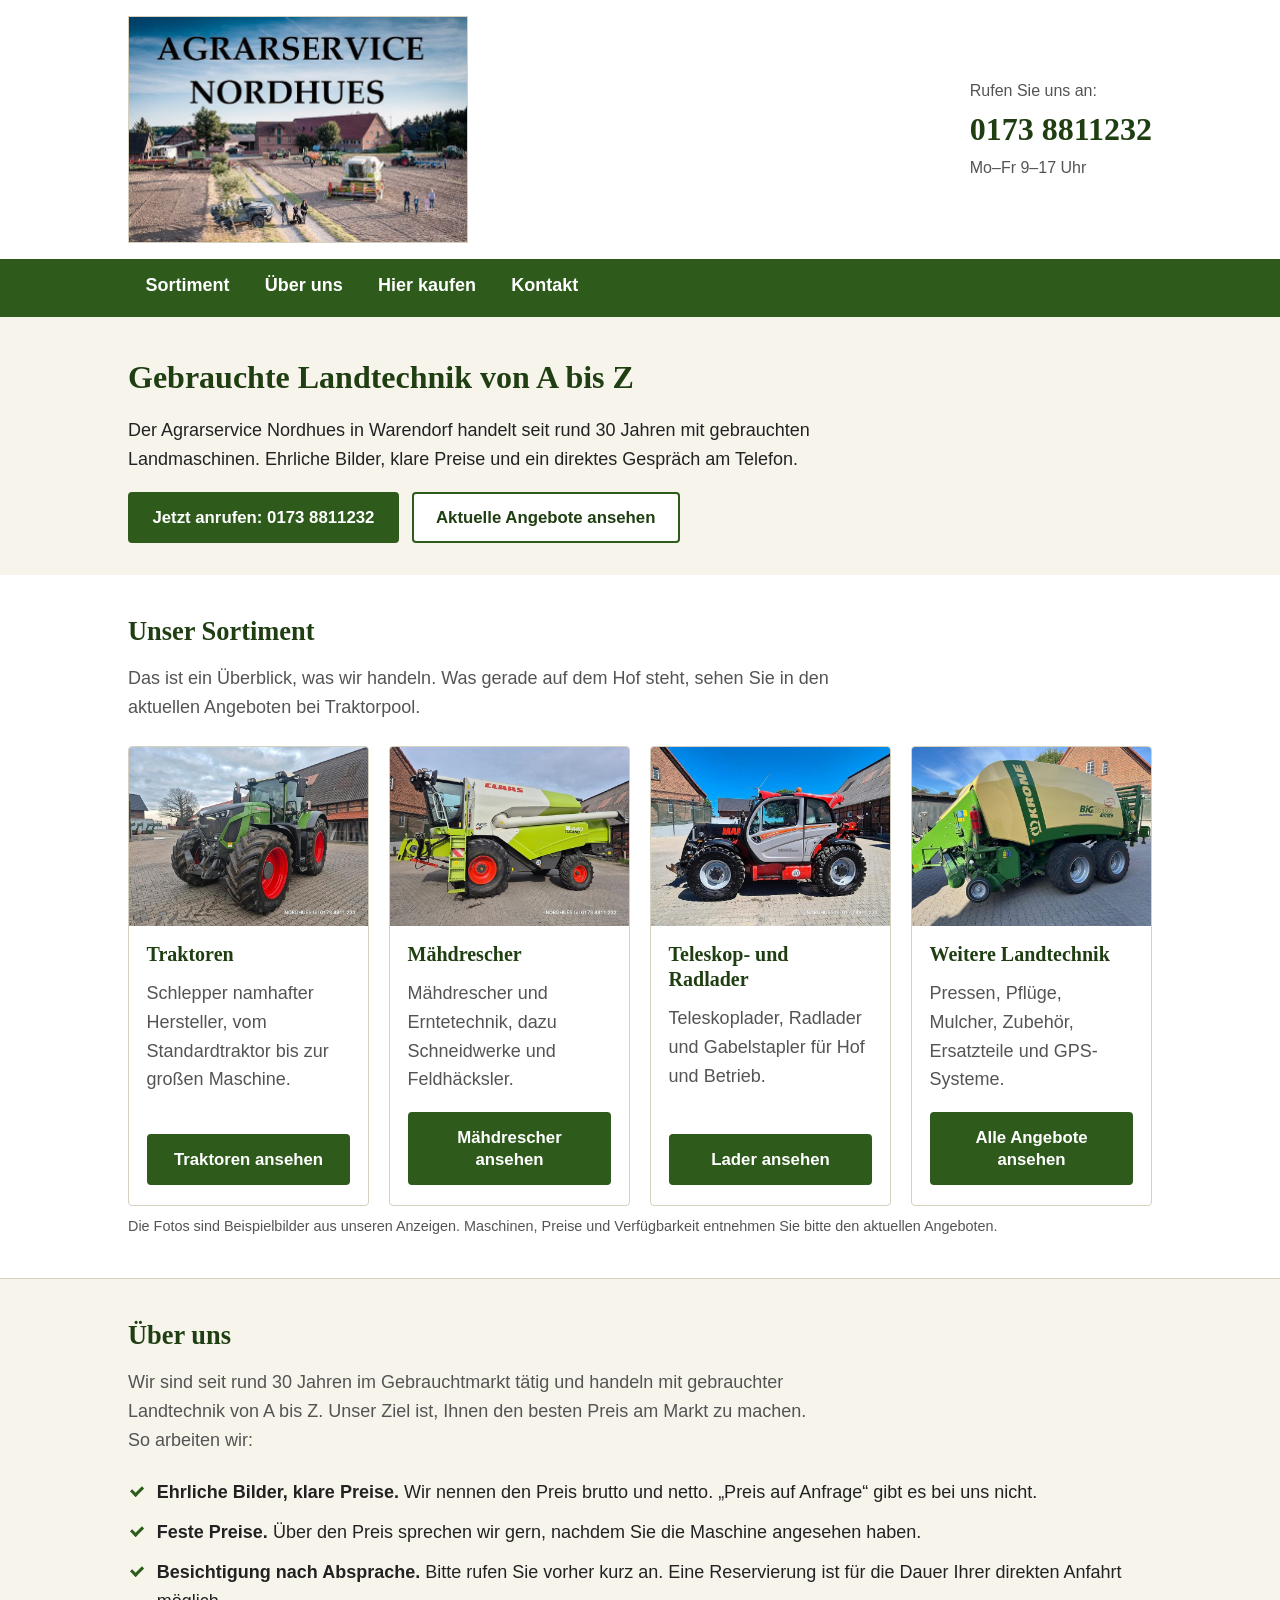
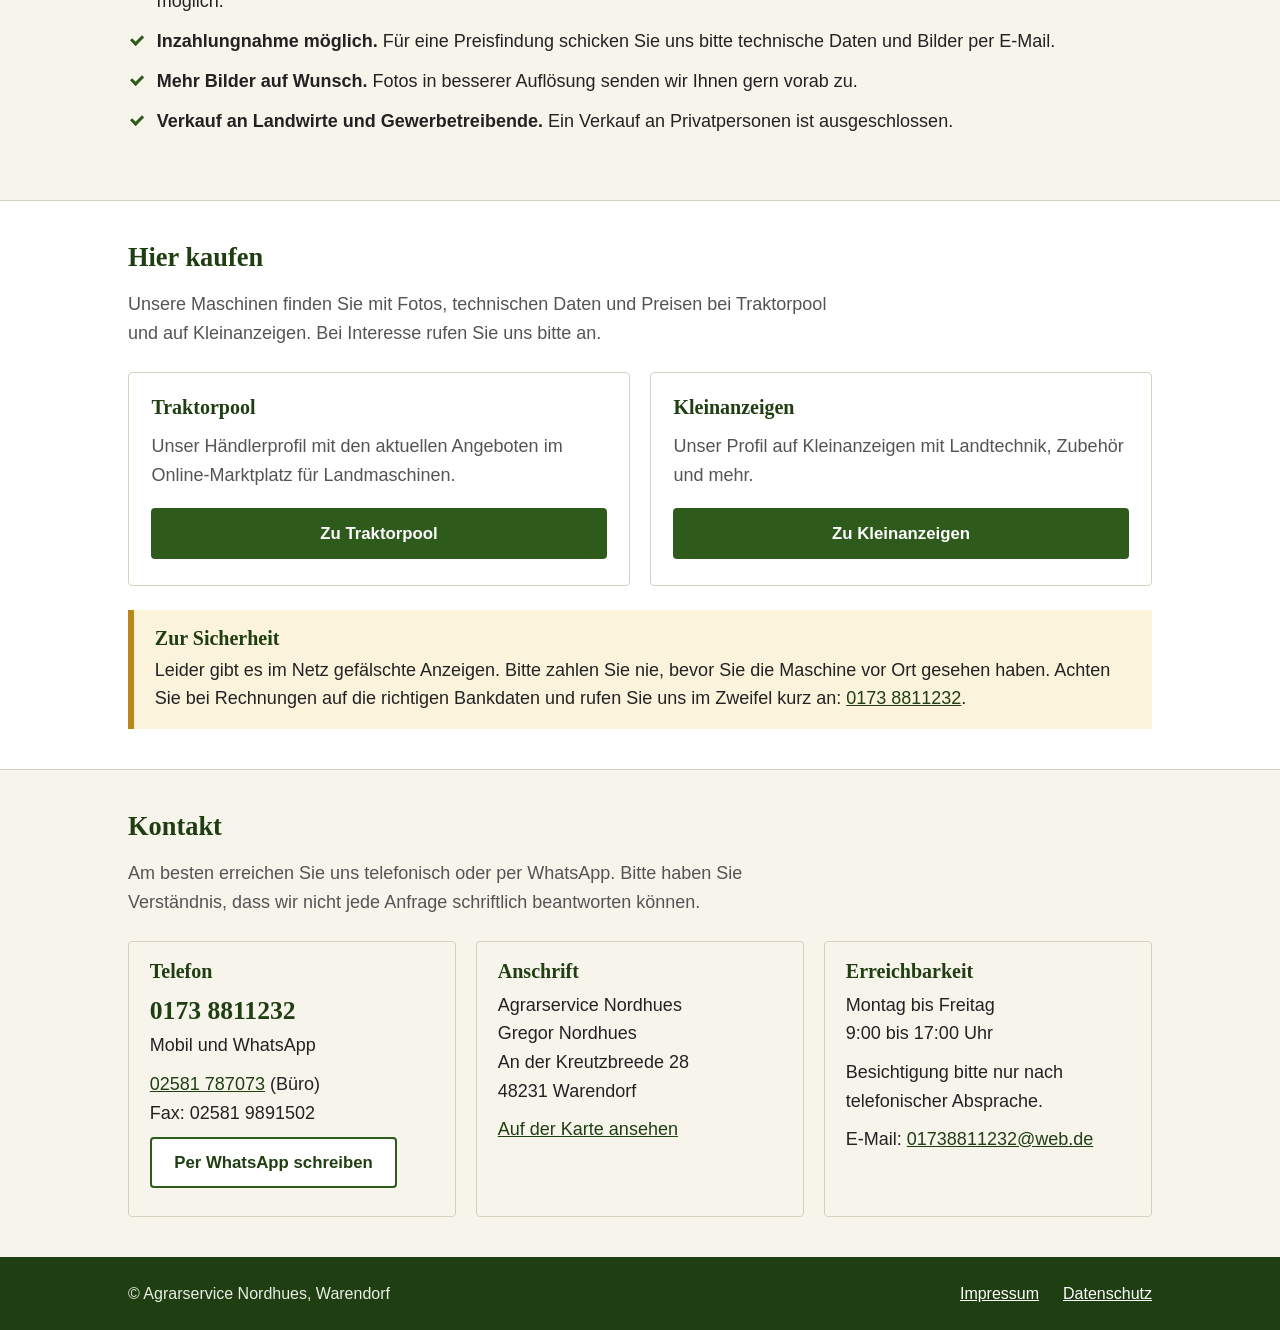
==== index.html @ 901f0951 "Website für Agrarservice Nordhues Statische Seite (HTML/CSS) mit Startseite, Impressum und Datenschu" ====
<!doctype html>
<!--
  AGRARSERVICE NORDHUES – Startseite

  Diese Seite muss normalerweise NIE gepflegt werden. Es stehen keine Fahrzeuge,
  Preise oder Jahreszahlen darin. Den aktuellen Bestand zeigen Traktorpool und
  Kleinanzeigen.

  Nur wenn sich etwas ändert, in index.html, impressum.html UND datenschutz.html
  mit "Suchen und Ersetzen" austauschen:

    Handynummer anzeigen:    0173 8811232
    Handynummer als Link:    +491738811232   (tel:... und wa.me/...)
    Büro anzeigen:           02581 787073
    Büro als Link:           +492581787073
    Fax:                     02581 9891502
    E-Mail:                  01738811232@web.de
    Anschrift:               An der Kreutzbreede 28, 48231 Warendorf
    Traktorpool-Link:        https://www.traktorpool.de/agrarservice/
    Kleinanzeigen-Link:      https://www.kleinanzeigen.de/pro/agrarservice-nordhues
-->
<html lang="de">
<head>
  <meta charset="utf-8">
  <meta name="viewport" content="width=device-width, initial-scale=1">
  <title>Agrarservice Nordhues – Gebrauchte Landtechnik in Warendorf</title>
  <meta name="description" content="Agrarservice Nordhues in Warendorf: Handel mit gebrauchter Landtechnik von A bis Z. Traktoren, Mähdrescher, Lader und mehr. Telefon 0173 8811232.">
  <!-- Suchmaschinen sperren, solange Herr Nordhues der Seite nicht zugestimmt hat. Zum Freigeben diese Zeile löschen. -->
  <meta name="robots" content="noindex, nofollow">
  <link rel="icon" href="data:,">
  <link rel="stylesheet" href="css/style.css">
</head>
<body>

<header class="kopf">
  <div class="rahmen kopf-innen">
    <a class="logo" href="index.html">
      <img src="img/logo.jpg" width="680" height="452" alt="Agrarservice Nordhues – Logo mit Hofansicht und Landmaschinen">
    </a>
    <div class="kopf-telefon">
      <span class="klein">Rufen Sie uns an:</span>
      <a class="nummer" href="tel:+491738811232">0173 8811232</a>
      <span class="klein">Mo–Fr 9–17 Uhr</span>
    </div>
  </div>
  <nav class="menue" aria-label="Hauptmenü">
    <ul>
      <li><a href="#sortiment">Sortiment</a></li>
      <li><a href="#ueber-uns">Über uns</a></li>
      <li><a href="#kaufen">Hier kaufen</a></li>
      <li><a href="#kontakt">Kontakt</a></li>
    </ul>
  </nav>
</header>

<main>

  <section class="start">
    <div class="rahmen">
      <h1>Gebrauchte Landtechnik von A bis Z</h1>
      <p>Der Agrarservice Nordhues in Warendorf handelt seit rund 30 Jahren mit gebrauchten Landmaschinen. Ehrliche Bilder, klare Preise und ein direktes Gespräch am Telefon.</p>
      <div class="knopf-reihe">
        <a class="knopf" href="tel:+491738811232">Jetzt anrufen: 0173 8811232</a>
        <a class="knopf hohl" href="#kaufen">Aktuelle Angebote ansehen</a>
      </div>
    </div>
  </section>

  <section class="abschnitt hell" id="sortiment">
    <div class="rahmen">
      <h2>Unser Sortiment</h2>
      <p class="abschnitt-einleitung">Das ist ein Überblick, was wir handeln. Was gerade auf dem Hof steht, sehen Sie in den aktuellen Angeboten bei Traktorpool.</p>

      <div class="karten vier">
        <article class="karte">
          <img src="img/sortiment/traktoren.jpg" width="800" height="600" loading="lazy" alt="Traktor auf dem Hof (Beispielbild)">
          <div class="karte-text">
            <h3>Traktoren</h3>
            <p>Schlepper namhafter Hersteller, vom Standardtraktor bis zur großen Maschine.</p>
            <a class="knopf" href="https://www.traktorpool.de/agrarservice/?machine_type_id=95" target="_blank" rel="noopener">Traktoren ansehen</a>
          </div>
        </article>

        <article class="karte">
          <img src="img/sortiment/maehdrescher.jpg" width="800" height="600" loading="lazy" alt="Mähdrescher auf dem Hof (Beispielbild)">
          <div class="karte-text">
            <h3>Mähdrescher</h3>
            <p>Mähdrescher und Erntetechnik, dazu Schneidwerke und Feldhäcksler.</p>
            <a class="knopf" href="https://www.traktorpool.de/agrarservice/?machine_type_id=123" target="_blank" rel="noopener">Mähdrescher ansehen</a>
          </div>
        </article>

        <article class="karte">
          <img src="img/sortiment/teleskoplader.jpg" width="800" height="600" loading="lazy" alt="Teleskoplader auf dem Hof (Beispielbild)">
          <div class="karte-text">
            <h3>Teleskop- und Radlader</h3>
            <p>Teleskoplader, Radlader und Gabelstapler für Hof und Betrieb.</p>
            <a class="knopf" href="https://www.traktorpool.de/agrarservice/?machine_type_id=90" target="_blank" rel="noopener">Lader ansehen</a>
          </div>
        </article>

        <article class="karte">
          <img src="img/sortiment/presse.jpg" width="800" height="600" loading="lazy" alt="Großpackenpresse auf dem Hof (Beispielbild)">
          <div class="karte-text">
            <h3>Weitere Landtechnik</h3>
            <p>Pressen, Pflüge, Mulcher, Zubehör, Ersatzteile und GPS-Systeme.</p>
            <a class="knopf" href="https://www.traktorpool.de/agrarservice/" target="_blank" rel="noopener">Alle Angebote ansehen</a>
          </div>
        </article>
      </div>
      <p class="bildhinweis">Die Fotos sind Beispielbilder aus unseren Anzeigen. Maschinen, Preise und Verfügbarkeit entnehmen Sie bitte den aktuellen Angeboten.</p>
    </div>
  </section>

  <section class="abschnitt" id="ueber-uns">
    <div class="rahmen">
      <h2>Über uns</h2>
      <p class="abschnitt-einleitung">Wir sind seit rund 30 Jahren im Gebrauchtmarkt tätig und handeln mit gebrauchter Landtechnik von A bis Z. Unser Ziel ist, Ihnen den besten Preis am Markt zu machen. So arbeiten wir:</p>
      <ul class="haken">
        <li><strong>Ehrliche Bilder, klare Preise.</strong> Wir nennen den Preis brutto und netto. „Preis auf Anfrage“ gibt es bei uns nicht.</li>
        <li><strong>Feste Preise.</strong> Über den Preis sprechen wir gern, nachdem Sie die Maschine angesehen haben.</li>
        <li><strong>Besichtigung nach Absprache.</strong> Bitte rufen Sie vorher kurz an. Eine Reservierung ist für die Dauer Ihrer direkten Anfahrt möglich.</li>
        <li><strong>Inzahlungnahme möglich.</strong> Für eine Preisfindung schicken Sie uns bitte technische Daten und Bilder per E-Mail.</li>
        <li><strong>Mehr Bilder auf Wunsch.</strong> Fotos in besserer Auflösung senden wir Ihnen gern vorab zu.</li>
        <li><strong>Verkauf an Landwirte und Gewerbetreibende.</strong> Ein Verkauf an Privatpersonen ist ausgeschlossen.</li>
      </ul>
    </div>
  </section>

  <section class="abschnitt hell" id="kaufen">
    <div class="rahmen">
      <h2>Hier kaufen</h2>
      <p class="abschnitt-einleitung">Unsere Maschinen finden Sie mit Fotos, technischen Daten und Preisen bei Traktorpool und auf Kleinanzeigen. Bei Interesse rufen Sie uns bitte an.</p>

      <div class="karten">
        <article class="karte ohne-bild">
          <div class="karte-text">
            <h3>Traktorpool</h3>
            <p>Unser Händlerprofil mit den aktuellen Angeboten im Online-Marktplatz für Landmaschinen.</p>
            <a class="knopf" href="https://www.traktorpool.de/agrarservice/" target="_blank" rel="noopener">Zu Traktorpool</a>
          </div>
        </article>
        <article class="karte ohne-bild">
          <div class="karte-text">
            <h3>Kleinanzeigen</h3>
            <p>Unser Profil auf Kleinanzeigen mit Landtechnik, Zubehör und mehr.</p>
            <a class="knopf" href="https://www.kleinanzeigen.de/pro/agrarservice-nordhues" target="_blank" rel="noopener">Zu Kleinanzeigen</a>
          </div>
        </article>
      </div>

      <div class="warnung">
        <h3>Zur Sicherheit</h3>
        <p>Leider gibt es im Netz gefälschte Anzeigen. Bitte zahlen Sie nie, bevor Sie die Maschine vor Ort gesehen haben. Achten Sie bei Rechnungen auf die richtigen Bankdaten und rufen Sie uns im Zweifel kurz an: <a href="tel:+491738811232">0173 8811232</a>.</p>
      </div>
    </div>
  </section>

  <section class="abschnitt" id="kontakt">
    <div class="rahmen">
      <h2>Kontakt</h2>
      <p class="abschnitt-einleitung">Am besten erreichen Sie uns telefonisch oder per WhatsApp. Bitte haben Sie Verständnis, dass wir nicht jede Anfrage schriftlich beantworten können.</p>

      <div class="kontakt-raster">
        <div class="kontakt-kasten">
          <h3>Telefon</h3>
          <p><a class="gross-nummer" href="tel:+491738811232">0173 8811232</a><br>Mobil und WhatsApp</p>
          <p><a href="tel:+492581787073">02581 787073</a> (Büro)<br>Fax: 02581 9891502</p>
          <p><a class="knopf hohl" href="https://wa.me/491738811232" target="_blank" rel="noopener">Per WhatsApp schreiben</a></p>
        </div>

        <div class="kontakt-kasten">
          <h3>Anschrift</h3>
          <p>Agrarservice Nordhues<br>Gregor Nordhues<br>An der Kreutzbreede 28<br>48231 Warendorf</p>
          <p><a href="https://www.google.com/maps/search/?api=1&amp;query=An%20der%20Kreutzbreede%2028%2C%2048231%20Warendorf" target="_blank" rel="noopener">Auf der Karte ansehen</a></p>
        </div>

        <div class="kontakt-kasten">
          <h3>Erreichbarkeit</h3>
          <p>Montag bis Freitag<br>9:00 bis 17:00 Uhr</p>
          <p>Besichtigung bitte nur nach telefonischer Absprache.</p>
          <p>E-Mail: <a href="mailto:01738811232@web.de">01738811232@web.de</a></p>
        </div>
      </div>
    </div>
  </section>

</main>

<footer class="fuss">
  <div class="rahmen fuss-innen">
    <div>© Agrarservice Nordhues, Warendorf</div>
    <ul>
      <li><a href="impressum.html">Impressum</a></li>
      <li><a href="datenschutz.html">Datenschutz</a></li>
    </ul>
  </div>
</footer>

</body>
</html>
---- css/style.css ----
/* Agrarservice Nordhues – schlichte, gut lesbare Seite ohne Schnickschnack */

:root {
  --gruen: #2e5a1c;
  --gruen-dunkel: #1f3e12;
  --gruen-hell: #e7efdf;
  --papier: #f7f4ec;
  --weiss: #ffffff;
  --text: #222222;
  --text-leise: #545454;
  --linie: #d6d0bf;
  --fokus: #b36b00;
}

* { box-sizing: border-box; }

html { font-size: 100%; scroll-behavior: auto; }

body {
  margin: 0;
  background: var(--papier);
  color: var(--text);
  font-family: "Segoe UI", Arial, Helvetica, sans-serif;
  font-size: 1.125rem;   /* 18 px */
  line-height: 1.6;
}

img { max-width: 100%; height: auto; display: block; }

a { color: var(--gruen-dunkel); }
a:hover { color: #000; }

a:focus-visible, .knopf:focus-visible {
  outline: 3px solid var(--fokus);
  outline-offset: 2px;
}

h1, h2, h3 {
  font-family: Georgia, "Times New Roman", serif;
  color: var(--gruen-dunkel);
  line-height: 1.25;
  margin: 0 0 .6em;
}
h1 { font-size: 2rem; }
h2 { font-size: 1.65rem; }
h3 { font-size: 1.25rem; }

p { margin: 0 0 1em; }

.rahmen {
  max-width: 66rem;
  margin: 0 auto;
  padding: 0 1rem;
}

/* ---------- Kopf ---------- */
.kopf {
  background: var(--weiss);
  border-bottom: 4px solid var(--gruen);
}
.kopf-innen {
  display: flex;
  flex-wrap: wrap;
  align-items: center;
  justify-content: space-between;
  gap: 1rem 2rem;
  padding-top: 1rem;
  padding-bottom: 1rem;
}
.logo { display: block; width: 340px; max-width: 100%; }
.logo img { width: 100%; border: 1px solid var(--linie); }

.kopf-telefon { text-align: left; }
.kopf-telefon .klein { display: block; color: var(--text-leise); font-size: 1rem; }
.kopf-telefon .nummer {
  display: block;
  font-family: Georgia, "Times New Roman", serif;
  font-size: 2rem;
  font-weight: bold;
  color: var(--gruen-dunkel);
  text-decoration: none;
  white-space: nowrap;
}

.menue { background: var(--gruen); }
.menue ul {
  list-style: none;
  margin: 0 auto;
  padding: 0 1rem;
  max-width: 66rem;
  display: flex;
  flex-wrap: wrap;
}
.menue a {
  display: block;
  padding: .8rem 1.1rem;
  color: #fff;
  text-decoration: none;
  font-weight: 600;
}
.menue a:hover { background: var(--gruen-dunkel); color: #fff; }
.menue a:focus-visible { outline-color: #fff; outline-offset: -4px; }

/* ---------- Abschnitte ---------- */
.abschnitt { padding: 2.5rem 0; }
.abschnitt + .abschnitt { border-top: 1px solid var(--linie); }
.abschnitt.hell { background: var(--weiss); }
.abschnitt-einleitung { max-width: 44rem; color: var(--text-leise); }

.start { padding: 2.5rem 0 2rem; }
.start p { max-width: 44rem; }

/* ---------- Knöpfe ---------- */
.knopf {
  display: inline-block;
  padding: .8rem 1.4rem;
  background: var(--gruen);
  color: #fff;
  border: 2px solid var(--gruen);
  border-radius: 4px;
  font-weight: 600;
  font-size: 1.05rem;
  text-decoration: none;
  line-height: 1.3;
}
.knopf:hover { background: var(--gruen-dunkel); border-color: var(--gruen-dunkel); color: #fff; }
.knopf.hohl { background: var(--weiss); color: var(--gruen-dunkel); }
.knopf.hohl:hover { background: var(--gruen-hell); color: var(--gruen-dunkel); }
.knopf-reihe { display: flex; flex-wrap: wrap; gap: .8rem; margin-top: 1rem; }

/* ---------- Karten ---------- */
.karten {
  display: grid;
  grid-template-columns: 1fr;
  gap: 1.25rem;
  margin-top: 1.5rem;
}
@media (min-width: 40rem) {
  .karten { grid-template-columns: repeat(2, 1fr); }
}
@media (min-width: 66rem) {
  .karten.vier { grid-template-columns: repeat(4, 1fr); }
}
.karte {
  background: var(--weiss);
  border: 1px solid var(--linie);
  border-radius: 4px;
  display: flex;
  flex-direction: column;
  overflow: hidden;
}
.karte img { width: 100%; aspect-ratio: 4 / 3; object-fit: cover; }
.karte-text { padding: 1rem 1.1rem 1.2rem; display: flex; flex-direction: column; flex: 1; }
.karte-text p { color: var(--text-leise); }
.karte-text .knopf { margin-top: auto; text-align: center; }
.bildhinweis { font-size: .9rem; color: var(--text-leise); margin: .6rem 0 0; }

.karte.ohne-bild .karte-text { padding: 1.4rem 1.4rem 1.6rem; }

/* ---------- Listen ---------- */
.haken { list-style: none; margin: 0 0 1.2rem; padding: 0; }
.haken li {
  position: relative;
  padding: .35rem 0 .35rem 1.8rem;
}
.haken li::before {
  content: "";
  position: absolute;
  left: .2rem;
  top: .85rem;
  width: .55rem;
  height: .3rem;
  border-left: 3px solid var(--gruen);
  border-bottom: 3px solid var(--gruen);
  transform: rotate(-45deg);
}

/* ---------- Kontakt ---------- */
.kontakt-raster {
  display: grid;
  grid-template-columns: repeat(auto-fit, minmax(17rem, 1fr));
  gap: 1.25rem;
  margin-top: 1.5rem;
}
.kontakt-kasten {
  background: var(--papier);
  border: 1px solid var(--linie);
  border-radius: 4px;
  padding: 1.1rem 1.3rem;
}
.kontakt-kasten h3 { margin-bottom: .4rem; }
.kontakt-kasten p { margin-bottom: .6rem; }
.gross-nummer {
  font-family: Georgia, "Times New Roman", serif;
  font-size: 1.6rem;
  font-weight: bold;
  text-decoration: none;
  white-space: nowrap;
}

.warnung {
  background: #fbf3dc;
  border-left: 6px solid #b9871a;
  padding: 1rem 1.3rem;
  margin-top: 1.5rem;
}
.warnung h3 { margin-bottom: .3rem; }
.warnung p:last-child { margin-bottom: 0; }

/* ---------- Fuß ---------- */
.fuss {
  background: var(--gruen-dunkel);
  color: #e8efe3;
  padding: 1.5rem 0;
  font-size: 1rem;
}
.fuss a { color: #fff; }
.fuss-innen {
  display: flex;
  flex-wrap: wrap;
  gap: .5rem 2rem;
  justify-content: space-between;
}
.fuss ul { list-style: none; margin: 0; padding: 0; display: flex; gap: 1.5rem; }

/* ---------- Rechtstexte ---------- */
.text-seite { padding: 2rem 0 3rem; }
.text-seite .rahmen { max-width: 46rem; }
.text-seite h2 { margin-top: 1.8em; font-size: 1.35rem; }
.text-seite h3 { margin-top: 1.2em; font-size: 1.1rem; }
.zurueck { display: inline-block; margin-bottom: 1rem; }
mark { background: #ffe58a; padding: 0 .25em; }

/* ---------- Handy ---------- */
@media (max-width: 40rem) {
  h1 { font-size: 1.65rem; }
  h2 { font-size: 1.45rem; }
  .logo { width: 100%; }
  .kopf-telefon .nummer { font-size: 1.7rem; }
  .menue ul { padding: 0; }
  .menue li { flex: 1 1 50%; }
  .menue a { text-align: center; padding: .75rem .5rem; border-bottom: 1px solid rgba(255,255,255,.2); }
  .knopf-reihe .knopf { width: 100%; text-align: center; }
  .abschnitt { padding: 2rem 0; }
}

@media print {
  .menue, .knopf-reihe { display: none; }
  body { background: #fff; }
}
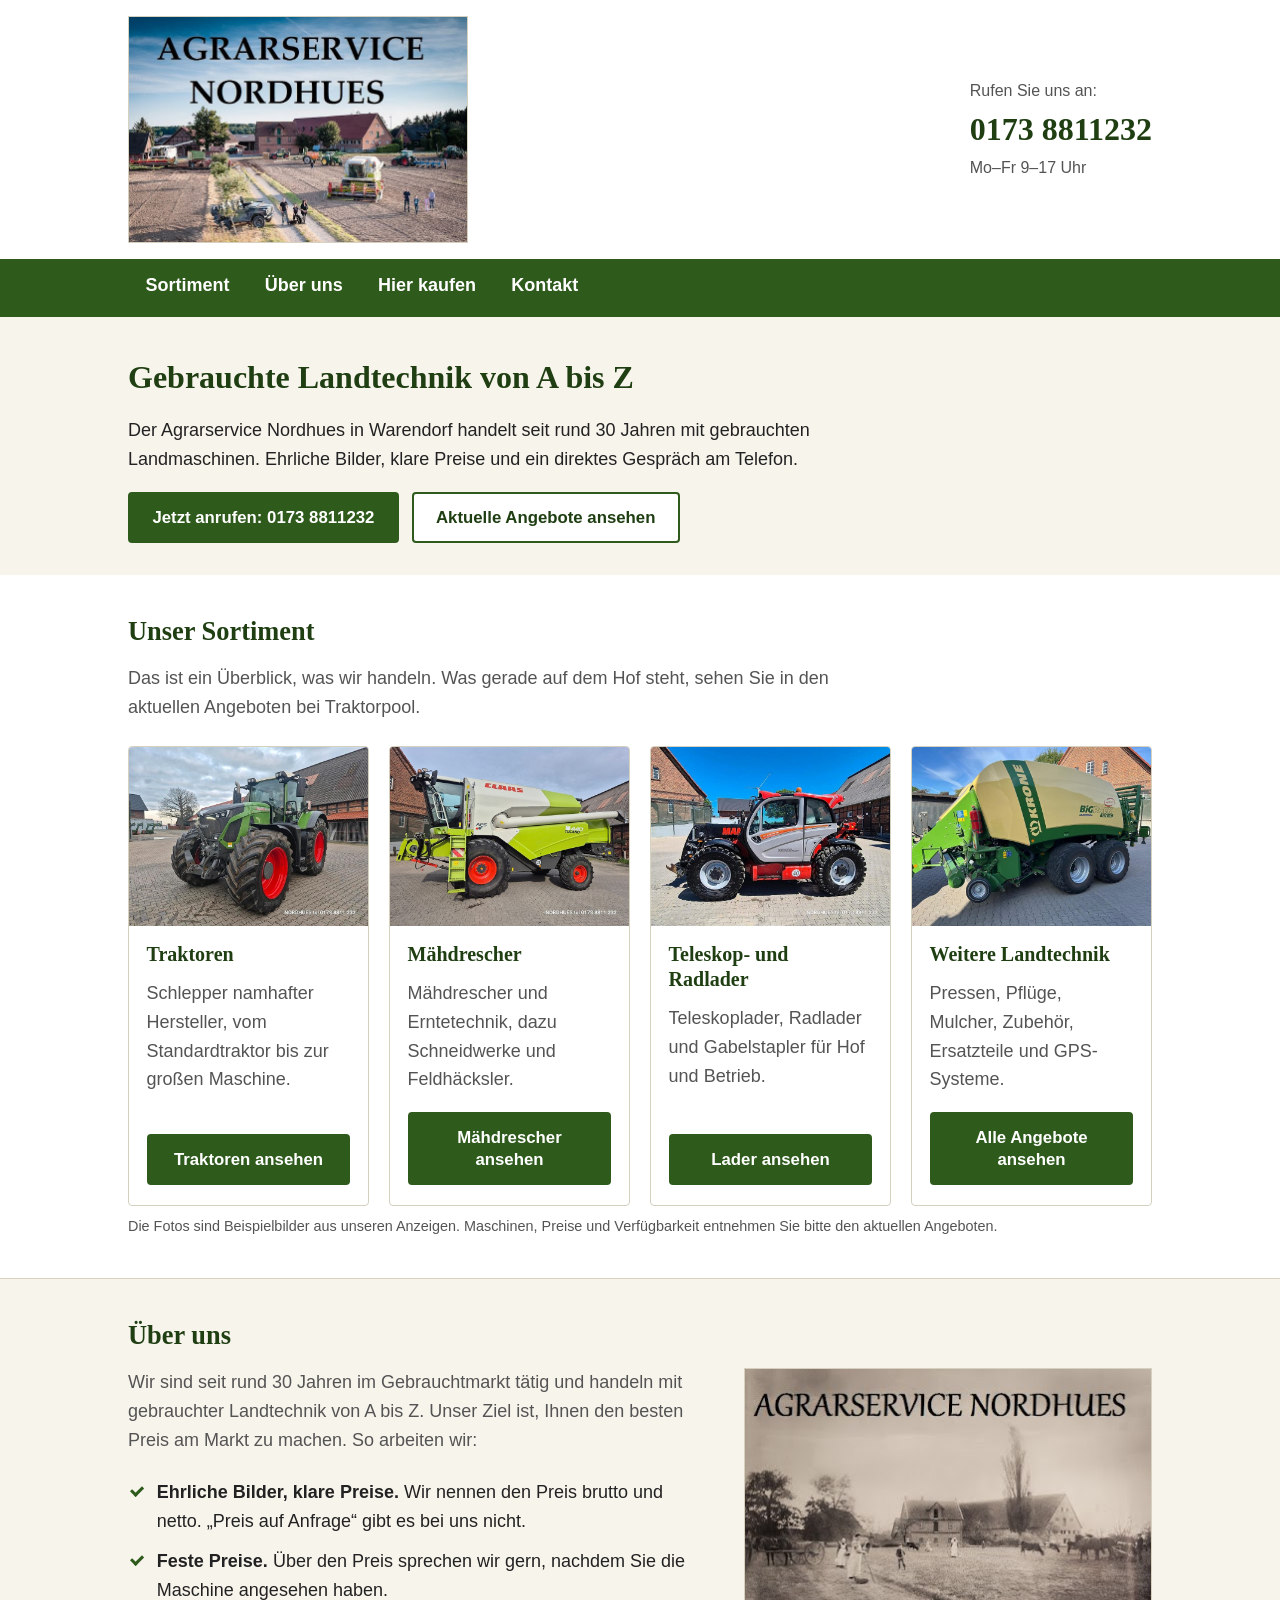
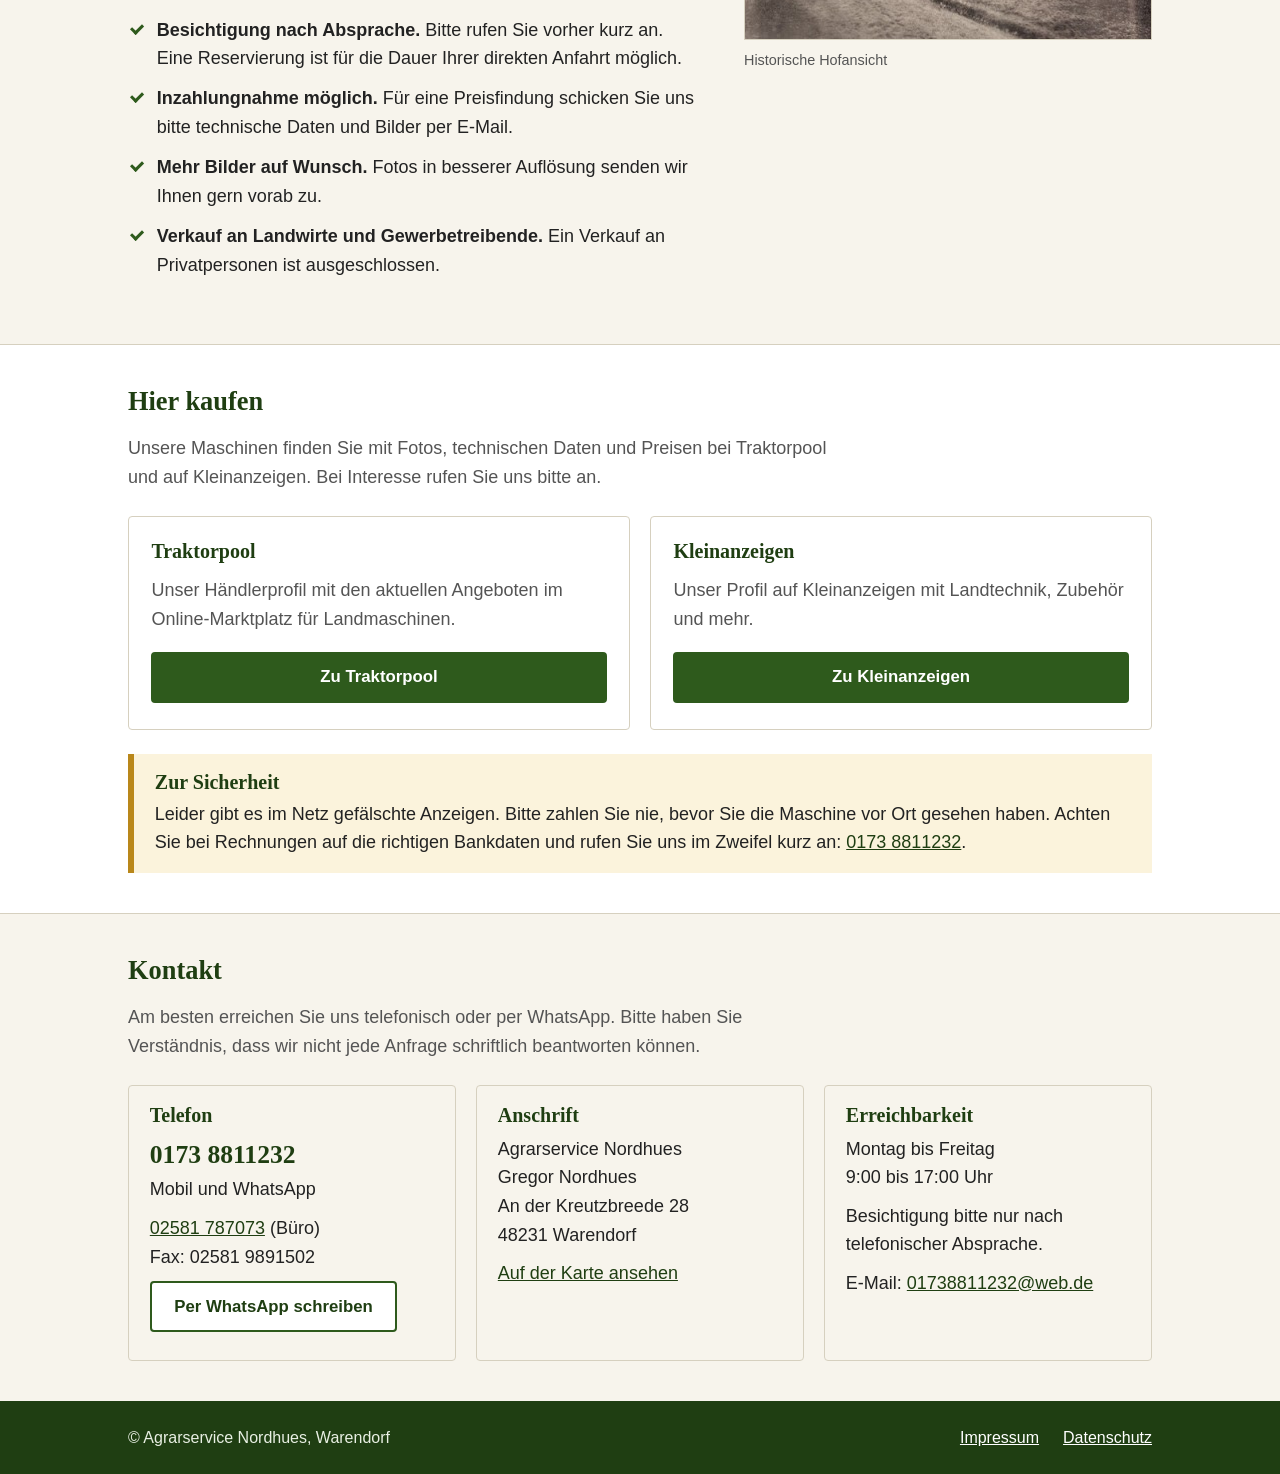
==== commit 6d34fd1f: "Historisches Hofbild in Über uns, Suchmaschinen-Sperre entfernt Co-Authored-By: Claude Sonnet 5.5 <n" ====
--- a/index.html
+++ b/index.html
@@ -25,8 +25,6 @@
   <meta name="viewport" content="width=device-width, initial-scale=1">
   <title>Agrarservice Nordhues – Gebrauchte Landtechnik in Warendorf</title>
   <meta name="description" content="Agrarservice Nordhues in Warendorf: Handel mit gebrauchter Landtechnik von A bis Z. Traktoren, Mähdrescher, Lader und mehr. Telefon 0173 8811232.">
-  <!-- Suchmaschinen sperren, solange Herr Nordhues der Seite nicht zugestimmt hat. Zum Freigeben diese Zeile löschen. -->
-  <meta name="robots" content="noindex, nofollow">
   <link rel="icon" href="data:,">
   <link rel="stylesheet" href="css/style.css">
 </head>
@@ -115,6 +113,8 @@
   <section class="abschnitt" id="ueber-uns">
     <div class="rahmen">
       <h2>Über uns</h2>
+      <div class="ueber-raster">
+      <div>
       <p class="abschnitt-einleitung">Wir sind seit rund 30 Jahren im Gebrauchtmarkt tätig und handeln mit gebrauchter Landtechnik von A bis Z. Unser Ziel ist, Ihnen den besten Preis am Markt zu machen. So arbeiten wir:</p>
       <ul class="haken">
         <li><strong>Ehrliche Bilder, klare Preise.</strong> Wir nennen den Preis brutto und netto. „Preis auf Anfrage“ gibt es bei uns nicht.</li>
@@ -124,6 +124,12 @@
         <li><strong>Mehr Bilder auf Wunsch.</strong> Fotos in besserer Auflösung senden wir Ihnen gern vorab zu.</li>
         <li><strong>Verkauf an Landwirte und Gewerbetreibende.</strong> Ein Verkauf an Privatpersonen ist ausgeschlossen.</li>
       </ul>
+      </div>
+      <figure class="foto-hof">
+        <img src="img/hof-historisch.jpg" width="408" height="271" loading="lazy" alt="Historische Aufnahme eines Hofes mit Menschen, Pferden und Wagen, darüber der Schriftzug Agrarservice Nordhues">
+        <figcaption class="bildhinweis">Historische Hofansicht</figcaption>
+      </figure>
+      </div>
     </div>
   </section>
 
--- a/css/style.css
+++ b/css/style.css
@@ -174,6 +174,19 @@
   border-bottom: 3px solid var(--gruen);
   transform: rotate(-45deg);
 }
+
+/* ---------- Über uns mit Foto ---------- */
+.ueber-raster {
+  display: grid;
+  grid-template-columns: 1fr;
+  gap: 1.5rem 2.5rem;
+  align-items: start;
+}
+@media (min-width: 52rem) {
+  .ueber-raster { grid-template-columns: 1fr 408px; }
+}
+.foto-hof { margin: 0; max-width: 408px; }
+.foto-hof img { width: 100%; border: 1px solid var(--linie); }
 
 /* ---------- Kontakt ---------- */
 .kontakt-raster {
